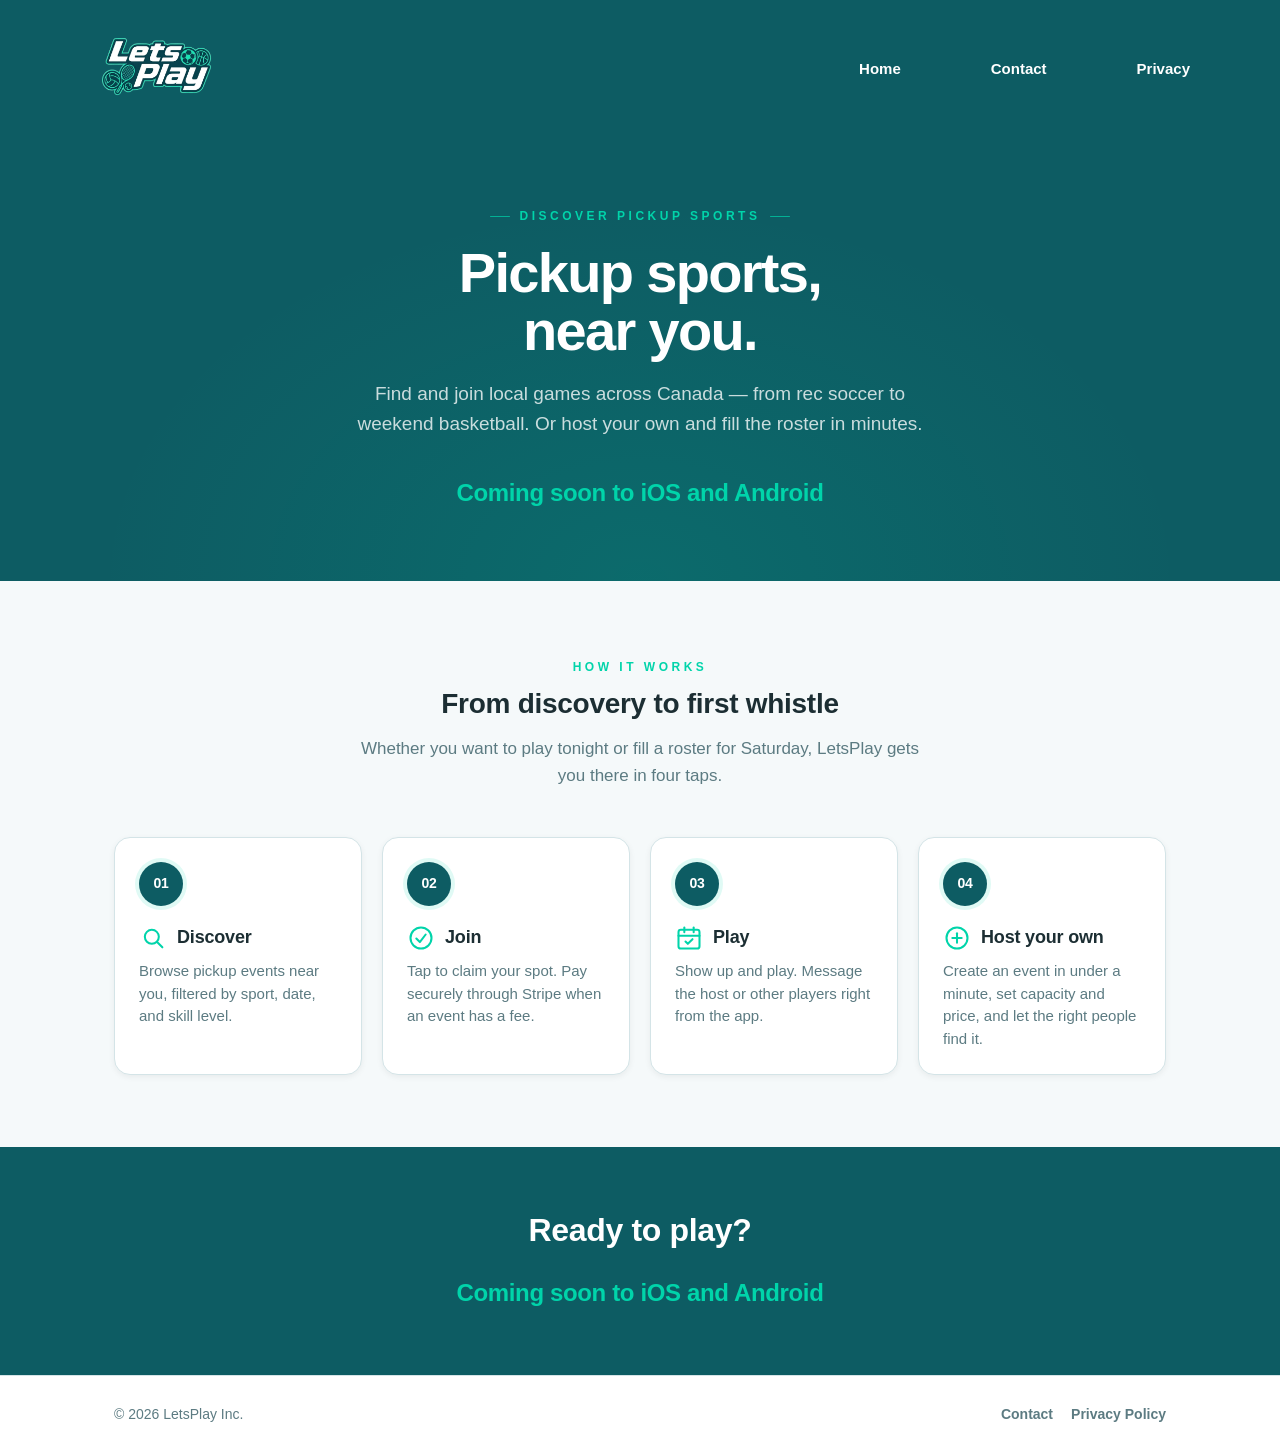
==== index.html @ 4a6f52fc "Add contact/support page, reorganize nav, update logo - Add contact.html support page with support@l" ====
<!doctype html>
<html lang="en">
  <head>
    <meta charset="utf-8" />
    <meta name="viewport" content="width=device-width, initial-scale=1" />
    <title>LetsPlay — Pickup sports near you</title>
    <meta
      name="description"
      content="LetsPlay is a Canadian marketplace for discovering and joining local pickup sports events. Find a game near you or host your own."
    />
    <meta name="theme-color" content="#0D5C63" />
    <link rel="icon" type="image/png" href="./assets/logo.png" />
    <link rel="apple-touch-icon" href="./assets/logo.png" />
    <link rel="stylesheet" href="./assets/styles.css" />
  </head>
  <body>
    <!-- =========== Top navigation =========== -->
    <header class="nav">
      <div class="container nav__inner">
        <a class="nav__brand" href="./index.html" aria-label="LetsPlay home">
          <img src="./assets/logo.png" alt="LetsPlay" />
        </a>
        <nav class="nav__links">
          <a class="nav__link" href="./index.html">Home</a>
          <a class="nav__link" href="./contact.html">Contact</a>
          <a class="nav__link" href="./privacy.html">Privacy</a>
        </nav>
      </div>
    </header>

    <!-- =========== Hero =========== -->
    <section class="hero">
      <div class="container">
        <div class="eyebrow-row">
          <span class="eyebrow-line" aria-hidden="true"></span>
          <span class="eyebrow">Discover pickup sports</span>
          <span class="eyebrow-line" aria-hidden="true"></span>
        </div>
        <h1>Pickup sports, near you.</h1>
        <p class="hero__sub">
          Find and join local games across Canada — from rec soccer to weekend
          basketball. Or host your own and fill the roster in minutes.
        </p>

        <!-- Pre-launch tagline. Replace with a .store-row of official App Store + Google Play badges once the apps are live. -->
        <p class="coming-soon">Coming soon to iOS and Android</p>
      </div>
    </section>

    <!-- =========== How it works =========== -->
    <section class="section">
      <div class="container">
        <div class="section-head">
          <span class="eyebrow">How it works</span>
          <h2>From discovery to first whistle</h2>
          <p>
            Whether you want to play tonight or fill a roster for Saturday,
            LetsPlay gets you there in four taps.
          </p>
        </div>

        <div class="steps">
          <div class="card">
            <span class="step-number">01</span>
            <div class="card__head">
              <svg
                class="card__icon"
                viewBox="0 0 24 24"
                fill="none"
                stroke="currentColor"
                stroke-width="1.75"
                stroke-linecap="round"
                stroke-linejoin="round"
                aria-hidden="true"
              >
                <circle cx="11" cy="11" r="6" />
                <line x1="20" y1="20" x2="15.5" y2="15.5" />
              </svg>
              <h3>Discover</h3>
            </div>
            <p>
              Browse pickup events near you, filtered by sport, date, and skill
              level.
            </p>
          </div>

          <div class="card">
            <span class="step-number">02</span>
            <div class="card__head">
              <svg
                class="card__icon"
                viewBox="0 0 24 24"
                fill="none"
                stroke="currentColor"
                stroke-width="1.75"
                stroke-linecap="round"
                stroke-linejoin="round"
                aria-hidden="true"
              >
                <circle cx="12" cy="12" r="9" />
                <polyline points="8,12.5 11,15.5 16,9" />
              </svg>
              <h3>Join</h3>
            </div>
            <p>
              Tap to claim your spot. Pay securely through Stripe when an event
              has a fee.
            </p>
          </div>

          <div class="card">
            <span class="step-number">03</span>
            <div class="card__head">
              <svg
                class="card__icon"
                viewBox="0 0 24 24"
                fill="none"
                stroke="currentColor"
                stroke-width="1.75"
                stroke-linecap="round"
                stroke-linejoin="round"
                aria-hidden="true"
              >
                <rect x="3" y="5" width="18" height="16" rx="2" />
                <line x1="3" y1="10" x2="21" y2="10" />
                <line x1="8" y1="3" x2="8" y2="7" />
                <line x1="16" y1="3" x2="16" y2="7" />
                <polyline points="9,15 11,17 15,13" />
              </svg>
              <h3>Play</h3>
            </div>
            <p>
              Show up and play. Message the host or other players right from
              the app.
            </p>
          </div>

          <div class="card">
            <span class="step-number">04</span>
            <div class="card__head">
              <svg
                class="card__icon"
                viewBox="0 0 24 24"
                fill="none"
                stroke="currentColor"
                stroke-width="1.75"
                stroke-linecap="round"
                stroke-linejoin="round"
                aria-hidden="true"
              >
                <circle cx="12" cy="12" r="9" />
                <line x1="12" y1="8" x2="12" y2="16" />
                <line x1="8" y1="12" x2="16" y2="12" />
              </svg>
              <h3>Host your own</h3>
            </div>
            <p>
              Create an event in under a minute, set capacity and price, and let
              the right people find it.
            </p>
          </div>
        </div>
      </div>
    </section>

    <!-- =========== Final CTA =========== -->
    <section class="cta-strip">
      <div class="container">
        <h2>Ready to play?</h2>
        <!-- Pre-launch tagline. Replace with a .store-row of official App Store + Google Play badges once the apps are live. -->
        <p class="coming-soon">Coming soon to iOS and Android</p>
      </div>
    </section>

    <!-- =========== Footer =========== -->
    <footer class="footer">
      <div class="container footer__inner">
        <span>&copy; 2026 LetsPlay Inc.</span>
        <nav class="footer__links">
          <a href="./contact.html">Contact</a>
          <a href="./privacy.html">Privacy Policy</a>
        </nav>
      </div>
    </footer>
  </body>
</html>
---- assets/styles.css ----
/* LetsPlay marketing site — shared stylesheet
   Design tokens mirror the React Native app (lib/constants/colors.ts, light theme).
   No webfonts, no JS. */

:root {
  /* Color */
  --teal: #0D5C63;
  --teal-dark: #0B2227;
  --teal-tint: rgba(13, 92, 99, 0.04);
  --mint: #00D4AA;
  --mint-soft: rgba(0, 212, 170, 0.12);
  --bg: #F5F9FA;
  --card: #FFFFFF;
  --border: #D4E4E7;
  --text: #1C2E33;
  --text-muted: #5C7B82;
  --text-on-dark: #FFFFFF;
  --text-on-dark-muted: rgba(255, 255, 255, 0.78);

  /* Shape */
  --r-button: 12px;
  --r-card: 16px;
  --r-chip: 20px;

  /* Layout */
  --max-w: 1100px;
  --gutter: 24px;

  /* Type */
  --font-stack: -apple-system, BlinkMacSystemFont, "Segoe UI", Roboto,
    "Helvetica Neue", Arial, "Noto Sans", sans-serif;
}

/* Reset / base */
*,
*::before,
*::after {
  box-sizing: border-box;
}

html {
  scroll-behavior: smooth;
}

body {
  margin: 0;
  background: var(--bg);
  color: var(--text);
  font-family: var(--font-stack);
  font-size: 17px;
  line-height: 1.55;
  -webkit-font-smoothing: antialiased;
  -moz-osx-font-smoothing: grayscale;
}

a {
  color: var(--teal);
  text-decoration: none;
}

a:hover {
  text-decoration: underline;
}

img {
  display: block;
  max-width: 100%;
}

h1,
h2,
h3 {
  margin: 0 0 16px;
  color: var(--text);
  letter-spacing: -0.01em;
}

h1 {
  font-size: 44px;
  line-height: 1.08;
  font-weight: 800;
  letter-spacing: -0.025em;
}

h2 {
  font-size: 28px;
  line-height: 1.2;
  font-weight: 700;
}

h3 {
  font-size: 20px;
  line-height: 1.3;
  font-weight: 700;
}

p {
  margin: 0 0 14px;
}

/* Layout helpers */
.container {
  width: 100%;
  max-width: var(--max-w);
  margin: 0 auto;
  padding: 0 var(--gutter);
}

.section {
  padding: 72px 0;
}

.section-tight {
  padding: 56px 0;
}

/* Navigation */
.nav {
  position: sticky;
  top: 0;
  z-index: 10;
  background: var(--teal);
}

.nav__inner {
  display: flex;
  align-items: center;
  justify-content: space-between;
  min-height: 0;
  padding: 2px 0;
}

.nav__brand {
  display: inline-flex;
  align-items: center;
  line-height: 0;
  margin: 0;
}

.nav__links {
  display: flex;
  align-items: center;
  gap: 90px;
}

.nav__brand img {
  width: 133px;
  height: 133px;
  object-fit: contain;
  display: block;
  margin: 0;
}

.nav__link {
  font-size: 15px;
  font-weight: 600;
  color: var(--text-on-dark);
}

.nav__link:hover {
  color: var(--mint);
  text-decoration: none;
}

/* Hero */
.hero {
  background: var(--teal);
  color: var(--text-on-dark);
  padding: 70px 0;
  text-align: center;
  position: relative;
  overflow: hidden;
}

.hero::before {
  /* Subtle radial highlight to give the dark band depth — no external assets. */
  content: "";
  position: absolute;
  inset: 0;
  background: radial-gradient(
    ellipse at bottom,
    rgba(0, 212, 170, 0.12),
    transparent 60%
  );
  pointer-events: none;
}

.hero > .container {
  position: relative;
}

.eyebrow-row {
  display: flex;
  align-items: center;
  justify-content: center;
  gap: 10px;
  margin-bottom: 18px;
}

.eyebrow-line {
  width: 20px;
  height: 1.5px;
  background: var(--mint);
  opacity: 0.7;
  border-radius: 1px;
}

.eyebrow {
  font-size: 12px;
  font-weight: 700;
  letter-spacing: 3.5px;
  color: var(--mint);
  text-transform: uppercase;
}

.hero h1 {
  color: var(--text-on-dark);
  font-size: 56px;
  line-height: 1.05;
  letter-spacing: -0.03em;
  margin: 0 auto 18px;
  max-width: 14ch;
}

.hero__sub {
  color: var(--text-on-dark-muted);
  font-size: 19px;
  line-height: 1.55;
  max-width: 600px;
  margin: 0 auto 36px;
}

/* Store badges */
.store-row {
  display: flex;
  flex-wrap: wrap;
  justify-content: center;
  gap: 14px;
}

.store-badge {
  display: inline-flex;
  align-items: center;
  gap: 12px;
  height: 56px;
  padding: 0 22px;
  border-radius: var(--r-button);
  background: #000;
  color: #fff;
  font-weight: 600;
  font-size: 15px;
  line-height: 1.1;
  transition: transform 0.15s ease, opacity 0.15s ease;
}

.store-badge:hover {
  text-decoration: none;
  transform: translateY(-1px);
  opacity: 0.92;
}

/* Pre-launch "coming soon" tagline — replaces the store-badge row until the apps are live. */
.coming-soon {
  margin: 0;
  font-size: 24px;
  font-weight: 800;
  letter-spacing: -0.015em;
  color: var(--mint);
}

@media (max-width: 720px) {
  .coming-soon {
    font-size: 19px;
  }
}

.store-badge__icon {
  width: 26px;
  height: 26px;
  flex-shrink: 0;
}

.store-badge__top {
  display: block;
  font-size: 10px;
  font-weight: 500;
  letter-spacing: 0.5px;
  color: rgba(255, 255, 255, 0.8);
  text-transform: uppercase;
  line-height: 1.2;
}

.store-badge__bottom {
  display: block;
  font-size: 16px;
  font-weight: 700;
  letter-spacing: -0.01em;
  line-height: 1.2;
}

/* Section heading block */
.section-head {
  text-align: center;
  margin-bottom: 48px;
}

.section-head .eyebrow {
  display: inline-block;
  margin-bottom: 10px;
}

.section-head p {
  color: var(--text-muted);
  max-width: 560px;
  margin: 0 auto;
}

/* Cards / steps */
.steps {
  display: grid;
  grid-template-columns: repeat(4, 1fr);
  gap: 20px;
}

.card {
  background: var(--card);
  border: 1.5px solid var(--border);
  border-radius: var(--r-card);
  padding: 24px;
  box-shadow: 0 2px 6px rgba(0, 0, 0, 0.06);
  display: flex;
  flex-direction: column;
  gap: 8px;
  transition: transform 0.18s ease, border-color 0.18s ease,
    box-shadow 0.18s ease;
}

.card:hover {
  transform: translateY(-3px);
  border-color: var(--mint);
  box-shadow: 0 10px 20px rgba(0, 0, 0, 0.08);
}

.step-number {
  display: inline-flex;
  align-items: center;
  justify-content: center;
  align-self: flex-start;
  width: 44px;
  height: 44px;
  border-radius: 50%;
  background: var(--teal);
  color: var(--text-on-dark);
  font-size: 14px;
  font-weight: 800;
  letter-spacing: -0.02em;
  margin-bottom: 6px;
  box-shadow: 0 0 0 4px var(--mint-soft);
}

.card__head {
  display: flex;
  align-items: center;
  gap: 10px;
  margin-top: 4px;
}

.card__head h3 {
  margin: 0;
}

.card__icon {
  width: 28px;
  height: 28px;
  color: var(--mint);
  flex-shrink: 0;
}

.card h3 {
  margin: 0;
  font-size: 18px;
}

.card p {
  margin: 0;
  font-size: 15px;
  color: var(--text-muted);
  line-height: 1.5;
}

/* Final CTA strip */
.cta-strip {
  background: var(--teal);
  color: var(--text-on-dark);
  text-align: center;
  padding: 64px 0;
}

.cta-strip h2 {
  color: var(--text-on-dark);
  margin-bottom: 24px;
  font-size: 32px;
}

/* Footer */
.footer {
  background: var(--card);
  border-top: 1px solid var(--border);
  padding: 28px 0;
}

.footer__inner {
  display: flex;
  align-items: center;
  justify-content: space-between;
  gap: 12px;
  color: var(--text-muted);
  font-size: 14px;
}

.footer__links {
  display: flex;
  align-items: center;
  gap: 18px;
}

.footer__inner a {
  color: var(--text-muted);
  font-weight: 600;
}

.footer__inner a:hover {
  color: var(--teal);
  text-decoration: none;
}

/* ============ Contact page ============ */
.contact-email-row {
  text-align: center;
}

.contact-email {
  display: inline-block;
  font-size: 20px;
  font-weight: 700;
  color: var(--teal);
}

/* ============ Privacy page ============ */
.legal {
  max-width: 760px;
  margin: 0 auto;
  padding: 56px var(--gutter) 96px;
}

.legal__head {
  margin-bottom: 40px;
  padding-bottom: 24px;
  border-bottom: 1px solid var(--border);
}

.legal__head h1 {
  font-size: 40px;
  margin-bottom: 8px;
}

.legal__meta {
  color: var(--text-muted);
  font-size: 14px;
  margin: 0;
}

.legal h2 {
  font-size: 22px;
  margin-top: 36px;
  margin-bottom: 12px;
  color: var(--teal);
}

.legal h3 {
  font-size: 16px;
  margin-top: 20px;
  margin-bottom: 8px;
}

.legal p,
.legal li {
  color: var(--text);
  font-size: 16px;
  line-height: 1.65;
}

.legal ul {
  margin: 0 0 14px;
  padding-left: 22px;
}

.legal li {
  margin-bottom: 6px;
}

.legal__data {
  margin: 14px 0 18px;
  border: 1px solid var(--border);
  border-radius: var(--r-card);
  overflow: hidden;
  background: var(--card);
}

.legal__data dl {
  margin: 0;
}

.legal__data div {
  display: grid;
  grid-template-columns: 180px 1fr;
  gap: 16px;
  padding: 12px 18px;
  border-bottom: 1px solid var(--border);
}

.legal__data div:last-child {
  border-bottom: none;
}

.legal__data dt {
  font-weight: 600;
  color: var(--text);
}

.legal__data dd {
  margin: 0;
  color: var(--text-muted);
}

.legal__data .legal__group {
  background: var(--teal-tint);
  font-weight: 700;
  color: var(--teal);
  display: block;
  padding: 10px 18px;
  font-size: 13px;
  letter-spacing: 0.5px;
  text-transform: uppercase;
  border-bottom: 1px solid var(--border);
}

/* ============ Responsive ============ */
@media (max-width: 720px) {
  .nav__brand img {
    width: 80px;
    height: 80px;
  }
  .nav__links {
    gap: 22px;
  }
  .section {
    padding: 56px 0;
  }
  .hero {
    padding: 64px 0 72px;
  }
  .hero h1 {
    font-size: 36px;
  }
  .hero__sub {
    font-size: 17px;
  }
  h1 {
    font-size: 32px;
  }
  h2 {
    font-size: 24px;
  }
  .steps {
    grid-template-columns: 1fr;
    gap: 14px;
  }
  .footer__inner {
    flex-direction: column;
    text-align: center;
  }
  .cta-strip h2 {
    font-size: 26px;
  }
  .legal__data div {
    grid-template-columns: 1fr;
    gap: 4px;
  }
  .legal {
    padding: 40px var(--gutter) 64px;
  }
  .legal__head h1 {
    font-size: 32px;
  }
}
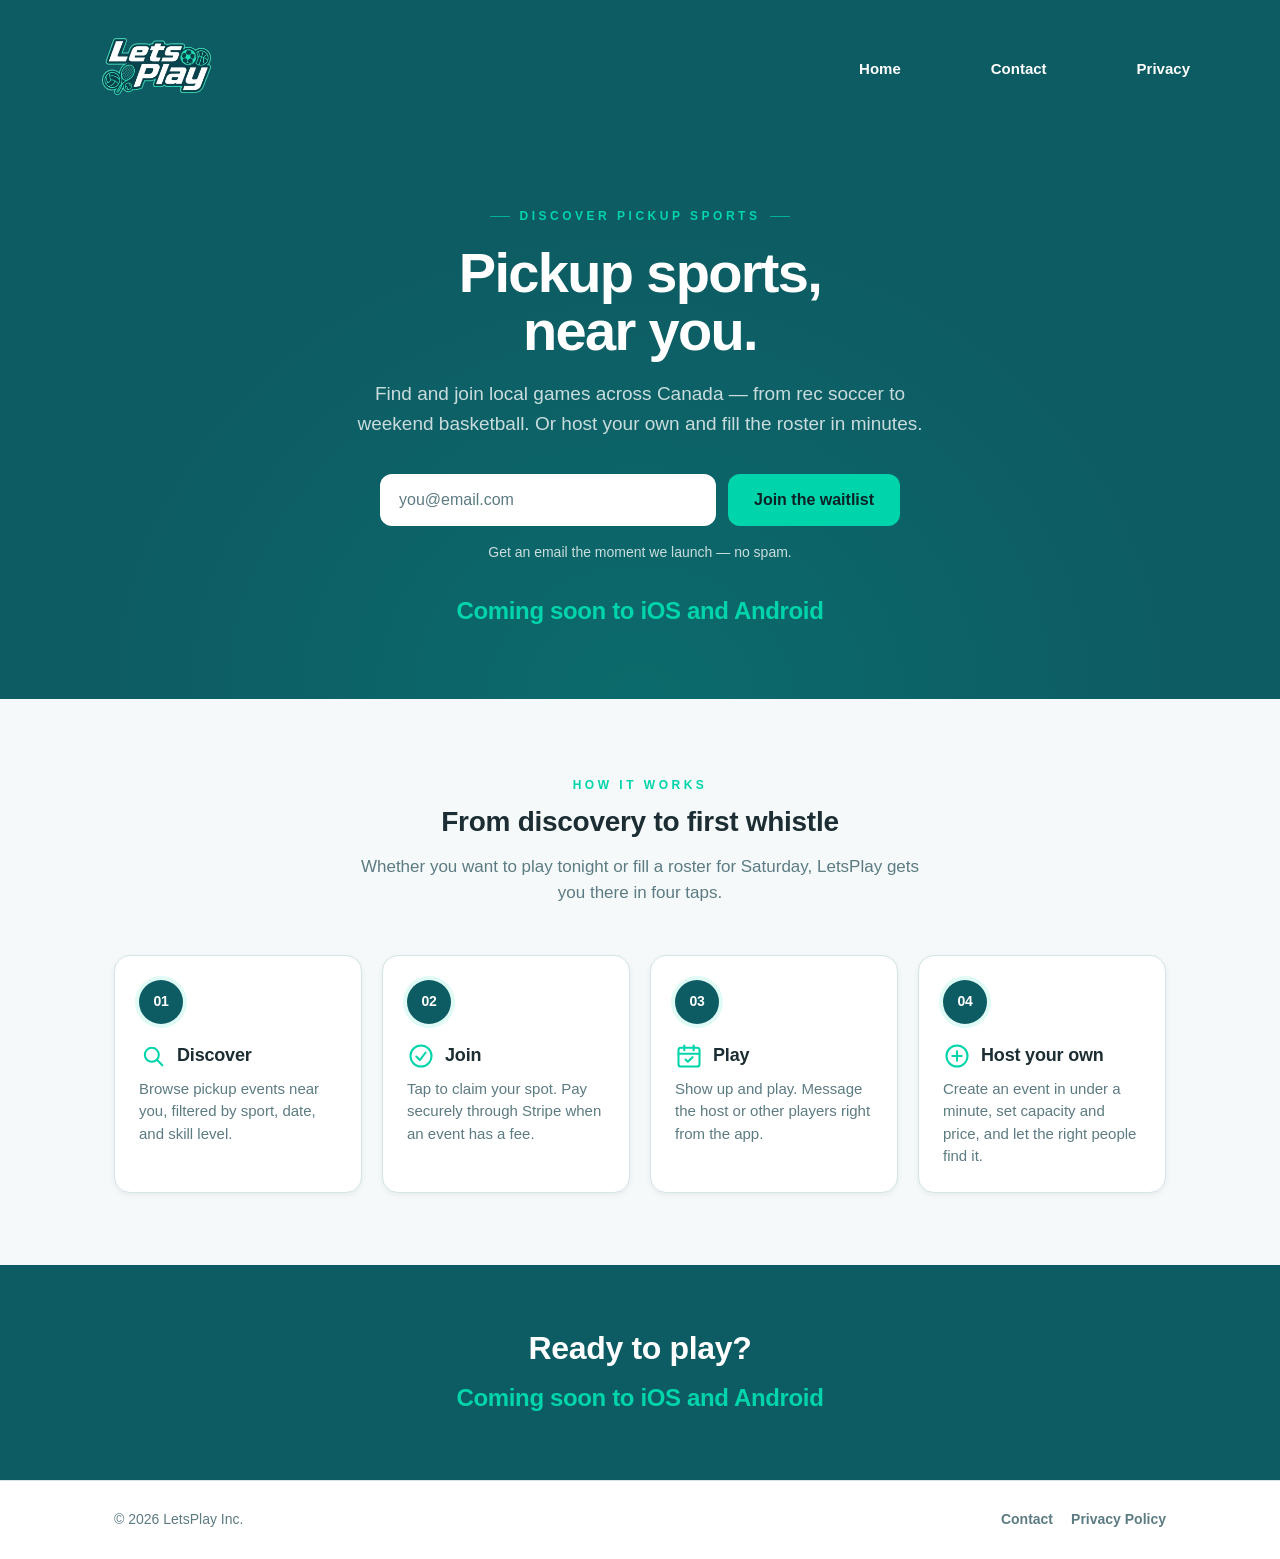
==== commit 93fd746b: "Add email waitlist signup form to hero" ====
--- a/index.html
+++ b/index.html
@@ -42,6 +42,39 @@
           basketball. Or host your own and fill the roster in minutes.
         </p>
 
+        <!--
+          WAITLIST FORM — posts to MailerLite.
+          assets/waitlist.js intercepts the submit so we can show an inline
+          "thank you" instead of redirecting. The action/target below are a
+          no-JS fallback that still works if scripting is disabled.
+        -->
+        <form
+          class="waitlist"
+          id="waitlist"
+          action="https://assets.mailerlite.com/jsonp/2427023/forms/190014624131712066/subscribe"
+          method="post"
+          target="_blank"
+        >
+          <label class="visually-hidden" for="waitlist-email">Email address</label>
+          <input
+            class="waitlist__input"
+            id="waitlist-email"
+            type="email"
+            name="fields[email]"
+            placeholder="you@email.com"
+            autocomplete="email"
+            required
+          />
+          <button class="waitlist__btn" type="submit">Join the waitlist</button>
+          <!-- Required by MailerLite -->
+          <input type="hidden" name="ml-submit" value="1" />
+          <input type="hidden" name="anticsrf" value="true" />
+        </form>
+        <p class="waitlist__note">Get an email the moment we launch — no spam.</p>
+        <p class="waitlist__success" hidden>
+          🎉 You're on the list! Check your inbox to confirm.
+        </p>
+
         <!-- Pre-launch tagline. Replace with a .store-row of official App Store + Google Play badges once the apps are live. -->
         <p class="coming-soon">Coming soon to iOS and Android</p>
       </div>
@@ -182,5 +215,7 @@
         </nav>
       </div>
     </footer>
+
+    <script src="./assets/waitlist.js" defer></script>
   </body>
 </html>
--- a/assets/styles.css
+++ b/assets/styles.css
@@ -398,8 +398,98 @@
 
 .cta-strip h2 {
   color: var(--text-on-dark);
-  margin-bottom: 24px;
+  margin-bottom: 12px;
   font-size: 32px;
+}
+
+/* Waitlist signup form */
+.waitlist {
+  display: flex;
+  flex-wrap: wrap;
+  justify-content: center;
+  gap: 12px;
+  max-width: 520px;
+  margin: 0 auto;
+}
+
+.waitlist__input {
+  flex: 1 1 240px;
+  min-width: 0;
+  height: 52px;
+  padding: 0 18px;
+  border: 1px solid transparent;
+  border-radius: var(--r-button);
+  background: var(--card);
+  color: var(--text);
+  font-family: inherit;
+  font-size: 16px;
+}
+
+.waitlist__input::placeholder {
+  color: var(--text-muted);
+}
+
+.waitlist__input:focus {
+  outline: none;
+  border-color: var(--mint);
+  box-shadow: 0 0 0 3px var(--mint-soft);
+}
+
+.waitlist__btn {
+  flex: 0 0 auto;
+  height: 52px;
+  padding: 0 26px;
+  border: none;
+  border-radius: var(--r-button);
+  background: var(--mint);
+  color: var(--teal-dark);
+  font-family: inherit;
+  font-size: 16px;
+  font-weight: 700;
+  cursor: pointer;
+  transition: transform 0.15s ease, opacity 0.15s ease;
+}
+
+.waitlist__btn:hover {
+  transform: translateY(-1px);
+  opacity: 0.92;
+}
+
+.waitlist__note {
+  margin: 16px 0 0;
+  font-size: 14px;
+  color: var(--text-on-dark-muted);
+}
+
+.waitlist__success {
+  margin: 0 auto;
+  max-width: 520px;
+  font-size: 19px;
+  font-weight: 700;
+  color: var(--mint);
+}
+
+.visually-hidden {
+  position: absolute;
+  width: 1px;
+  height: 1px;
+  padding: 0;
+  margin: -1px;
+  overflow: hidden;
+  clip: rect(0, 0, 0, 0);
+  white-space: nowrap;
+  border: 0;
+}
+
+@media (max-width: 480px) {
+  .waitlist__btn {
+    flex: 1 1 100%;
+  }
+}
+
+/* Space the "coming soon" tagline below the hero waitlist form. */
+.hero .coming-soon {
+  margin-top: 28px;
 }
 
 /* Footer */
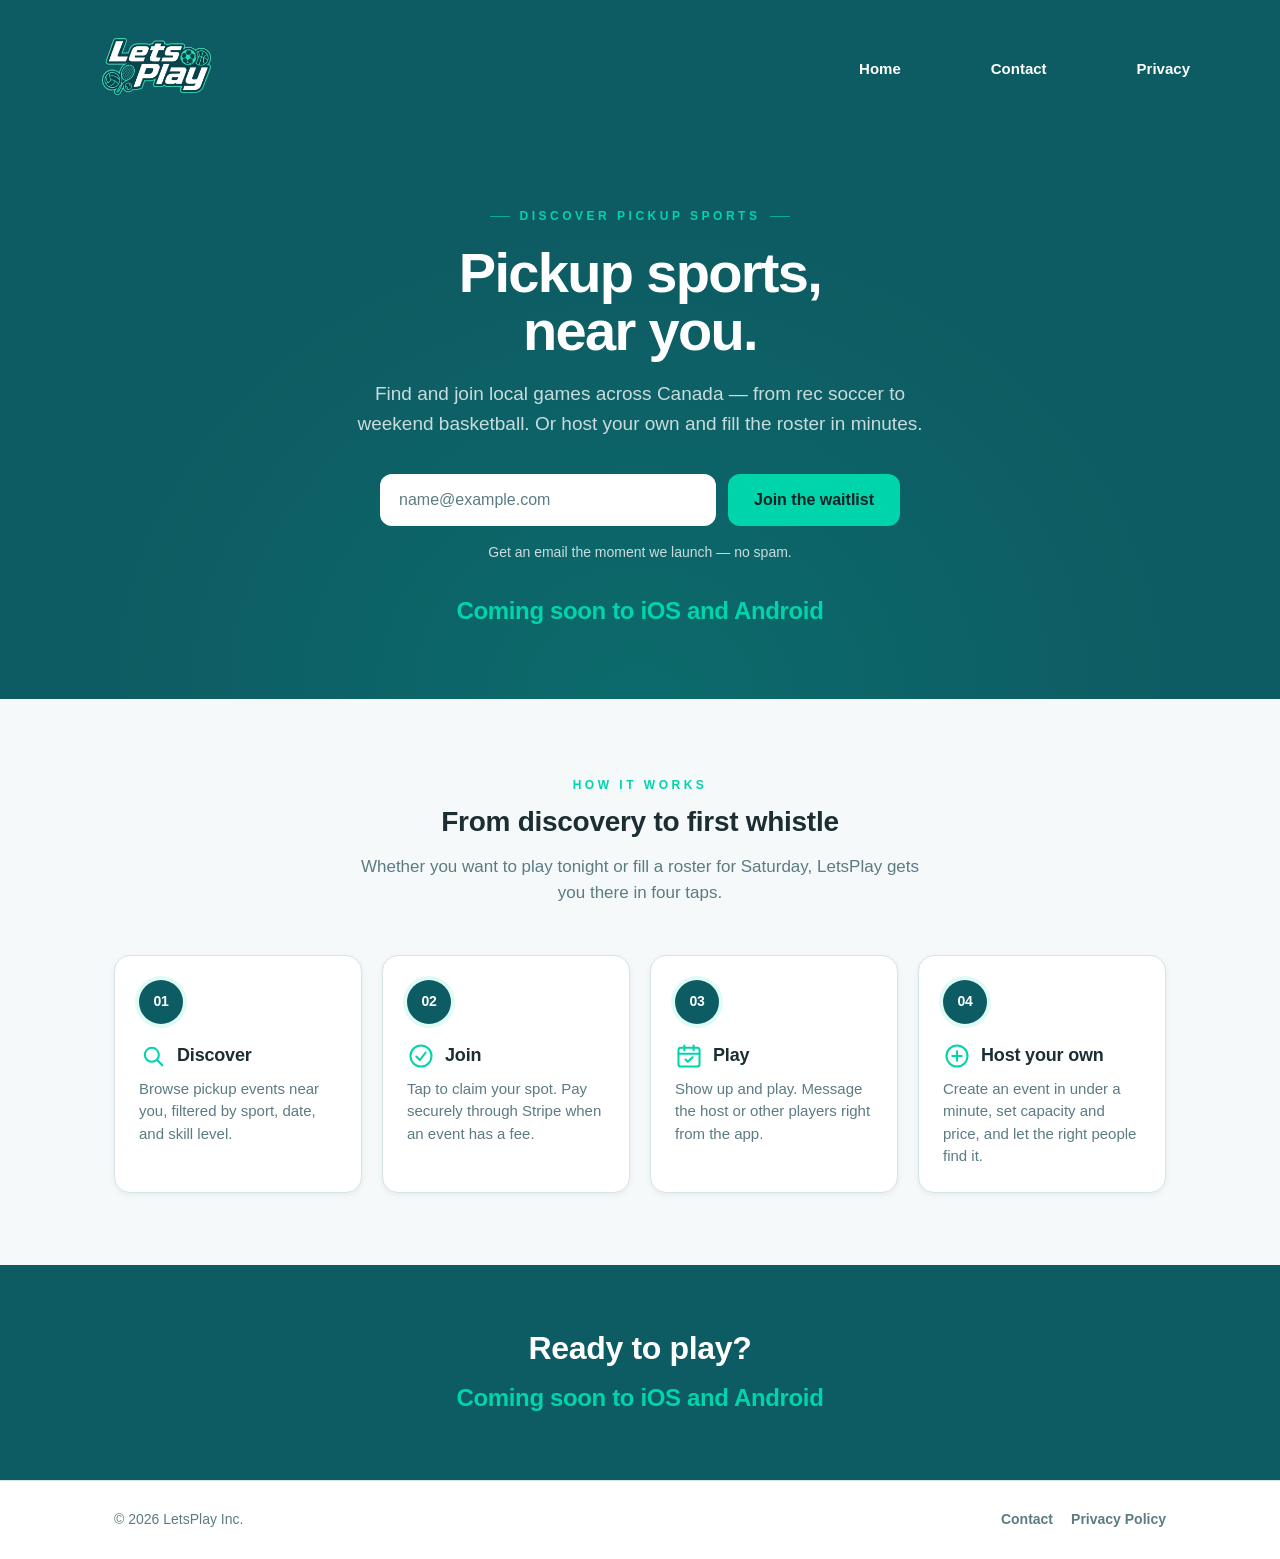
==== commit d2fbe2ce: "Tweak waitlist form: white confirmation text, new placeholder" ====
--- a/index.html
+++ b/index.html
@@ -61,7 +61,7 @@
             id="waitlist-email"
             type="email"
             name="fields[email]"
-            placeholder="you@email.com"
+            placeholder="name@example.com"
             autocomplete="email"
             required
           />
--- a/assets/styles.css
+++ b/assets/styles.css
@@ -466,7 +466,7 @@
   max-width: 520px;
   font-size: 19px;
   font-weight: 700;
-  color: var(--mint);
+  color: var(--text-on-dark);
 }
 
 .visually-hidden {
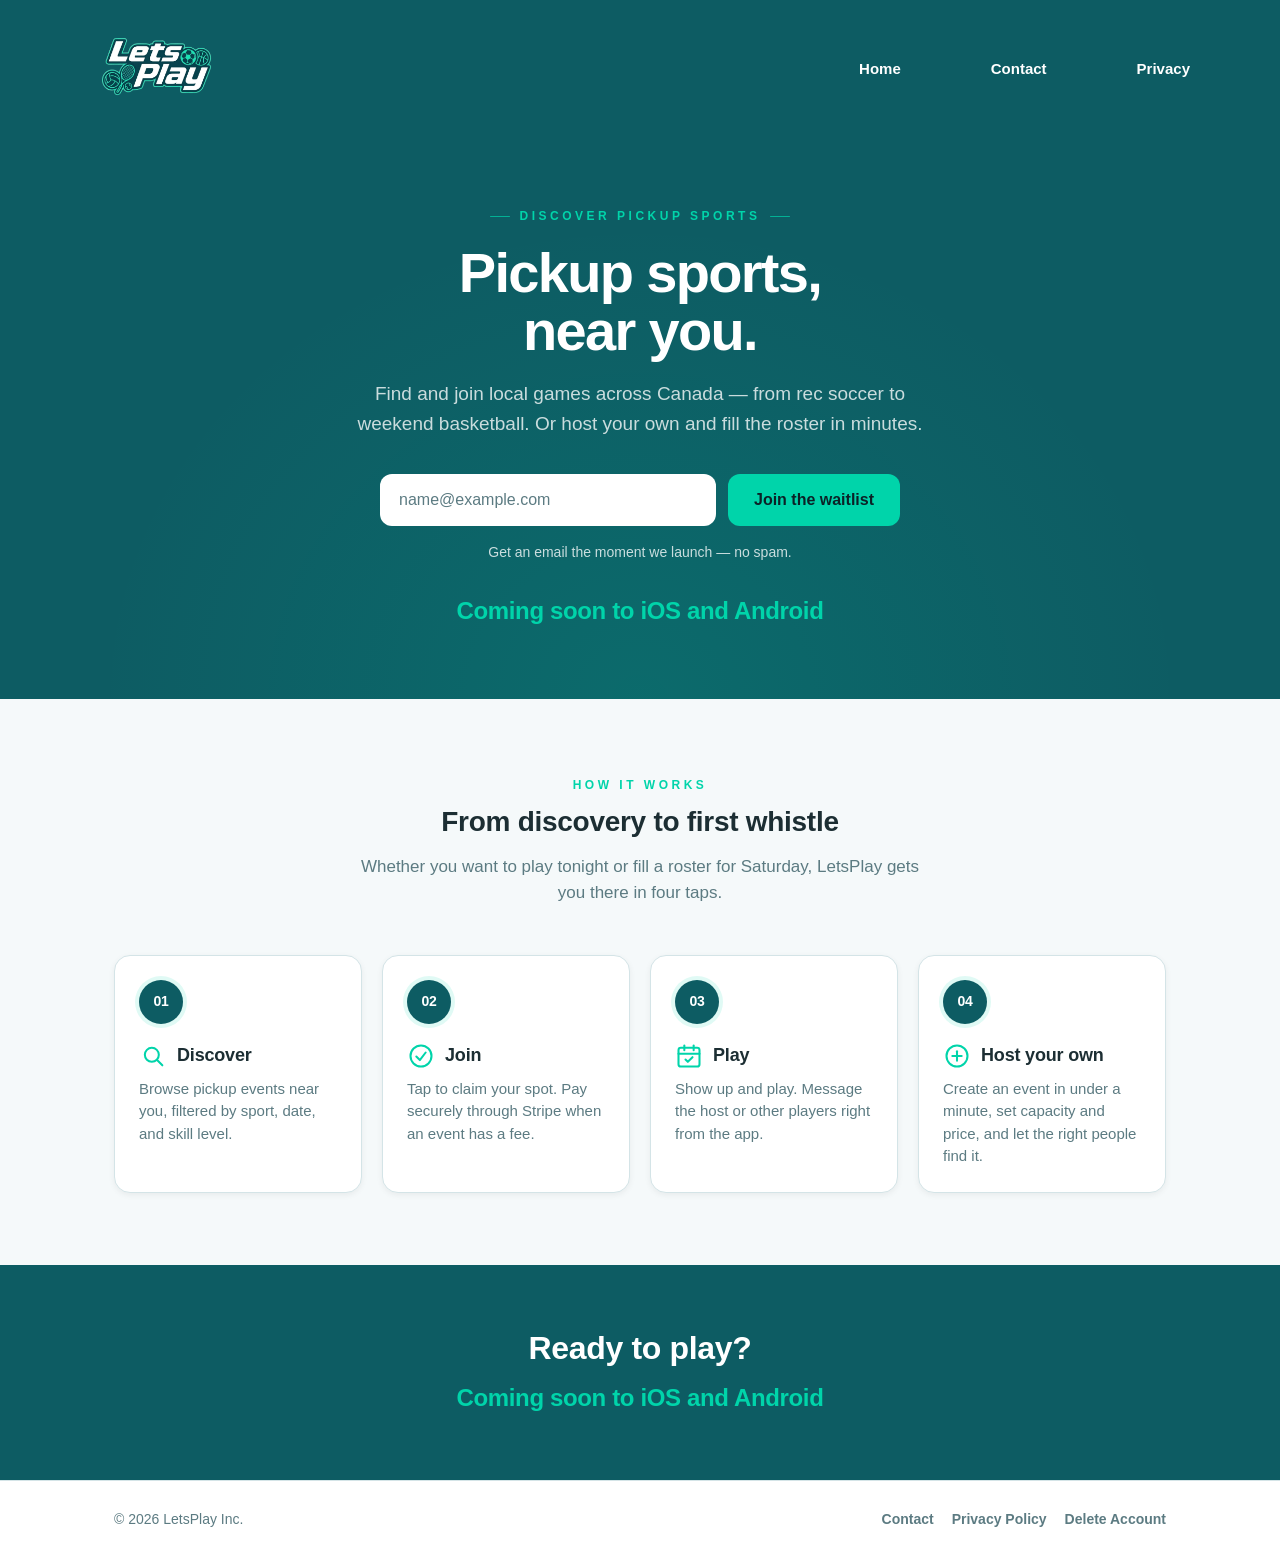
==== commit 88abd054: "Add /delete-account.html for Google Play's account-deletion requirement Co-Authored-By: Claude Opus " ====
--- a/index.html
+++ b/index.html
@@ -212,6 +212,7 @@
         <nav class="footer__links">
           <a href="./contact.html">Contact</a>
           <a href="./privacy.html">Privacy Policy</a>
+          <a href="./delete-account.html">Delete Account</a>
         </nav>
       </div>
     </footer>
--- a/assets/styles.css
+++ b/assets/styles.css
@@ -7,6 +7,7 @@
   --teal: #0D5C63;
   --teal-dark: #0B2227;
   --teal-tint: rgba(13, 92, 99, 0.04);
+  --teal-wash: #ebf3f4; /* opaque, one step up from --bg; matches the auth emails */
   --mint: #00D4AA;
   --mint-soft: rgba(0, 212, 170, 0.12);
   --bg: #F5F9FA;
@@ -510,8 +511,10 @@
 
 .footer__links {
   display: flex;
-  align-items: center;
-  gap: 18px;
+  flex-wrap: wrap;
+  align-items: center;
+  justify-content: center;
+  gap: 10px 18px;
 }
 
 .footer__inner a {
@@ -534,6 +537,173 @@
   font-size: 20px;
   font-weight: 700;
   color: var(--teal);
+}
+
+/* ============ Payouts-complete page ============ */
+/* Shown in a small in-app browser sheet after Stripe Connect onboarding
+   returns/refreshes. Status-neutral: it never claims success. */
+.payouts {
+  min-height: calc(100vh - 137px); /* viewport minus nav + footer */
+  display: flex;
+  align-items: center;
+  justify-content: center;
+  text-align: center;
+  padding: 48px var(--gutter);
+}
+
+.payouts__card {
+  max-width: 460px;
+}
+
+.payouts__icon {
+  width: 72px;
+  height: 72px;
+  margin: 0 auto 24px;
+  color: var(--teal);
+}
+
+.payouts h1 {
+  font-size: 34px;
+  margin-bottom: 14px;
+}
+
+.payouts p {
+  font-size: 18px;
+  line-height: 1.6;
+  color: var(--text-muted);
+  margin: 0;
+}
+
+@media (max-width: 480px) {
+  .payouts h1 {
+    font-size: 28px;
+  }
+  .payouts p {
+    font-size: 17px;
+  }
+}
+
+/* ============ Auth hand-off pages ============ */
+/* Fallback landing pages behind the /auth/* Universal Links. Only seen when iOS
+   could not hand the link to the app — desktop, an in-app browser that swallows
+   Universal Links, or a device without LetsPlay installed. */
+.applink {
+  min-height: calc(100vh - 137px); /* viewport minus nav + footer */
+  display: flex;
+  align-items: center;
+  justify-content: center;
+  text-align: center;
+  padding: 48px var(--gutter);
+}
+
+.applink__card {
+  max-width: 460px;
+}
+
+.applink__icon {
+  width: 72px;
+  height: 72px;
+  margin: 0 auto 24px;
+  color: var(--teal);
+}
+
+.applink h1 {
+  font-size: 34px;
+  margin-bottom: 14px;
+}
+
+.applink p {
+  font-size: 18px;
+  line-height: 1.6;
+  color: var(--text-muted);
+  margin: 0 0 14px;
+}
+
+.applink__btn {
+  display: inline-flex;
+  align-items: center;
+  justify-content: center;
+  height: 52px;
+  margin-top: 18px;
+  padding: 0 28px;
+  border-radius: var(--r-button);
+  background: var(--teal);
+  color: var(--text-on-dark);
+  font-size: 16px;
+  font-weight: 700;
+  transition: transform 0.15s ease, opacity 0.15s ease;
+}
+
+.applink__btn:hover {
+  text-decoration: none;
+  color: var(--text-on-dark);
+  transform: translateY(-1px);
+  opacity: 0.92;
+}
+
+.applink__note {
+  margin: 20px 0 0;
+  font-size: 15px;
+}
+
+@media (max-width: 480px) {
+  .applink h1 {
+    font-size: 28px;
+  }
+  .applink p {
+    font-size: 17px;
+  }
+  .applink__btn {
+    display: flex;
+    width: 100%;
+    padding: 0 18px;
+  }
+}
+
+/* ============ 404 page ============ */
+/* 404.html does double duty: GitHub Pages serves it for genuine typos *and* for
+   every /event/<uuid> share link, since no file exists at those paths. A script
+   in the <head> stamps .is-event on <html> so the right half shows with no
+   flash of the wrong copy. With JS off, the plain not-found copy wins. */
+.nf-event {
+  display: none;
+}
+
+.is-event .nf-event {
+  display: block;
+}
+
+.is-event .nf-generic {
+  display: none;
+}
+
+/* Placeholder strip standing in for the App Store / Google Play badges. */
+.applink__badges {
+  display: flex;
+  flex-wrap: wrap;
+  justify-content: center;
+  gap: 12px;
+  margin-top: 26px;
+}
+
+.applink__badge-soon {
+  display: inline-flex;
+  align-items: center;
+  justify-content: center;
+  height: 52px;
+  padding: 0 22px;
+  border: 1.5px dashed var(--border);
+  border-radius: var(--r-button);
+  background: var(--card);
+  color: var(--text-muted);
+  font-size: 14px;
+  font-weight: 600;
+}
+
+@media (max-width: 480px) {
+  .applink__badges {
+    flex-direction: column;
+  }
 }
 
 /* ============ Privacy page ============ */
@@ -635,12 +805,95 @@
   border-bottom: 1px solid var(--border);
 }
 
+/* ============ Delete-account page ============ */
+/* Blocks the privacy page doesn't use: a callout, a white panel, and the two
+   data tables. Namespaced under .legal__ so the panel can't pick up the
+   marketing .card, which is a hover-lifting tile and wrong for body copy. */
+.legal__note {
+  background: var(--teal-wash);
+  border-left: 4px solid var(--teal);
+  border-radius: 0 var(--r-button) var(--r-button) 0;
+  padding: 14px 18px;
+  margin: 20px 0;
+}
+
+.legal__note p:last-child {
+  margin-bottom: 0;
+}
+
+.legal__panel {
+  background: var(--card);
+  border: 1px solid var(--border);
+  border-radius: var(--r-card);
+  padding: 22px 26px;
+  margin: 28px 0;
+}
+
+.legal__panel h2 {
+  margin-top: 0;
+}
+
+.legal__panel p:last-child {
+  margin-bottom: 0;
+}
+
+/* The tables are wider than a phone. They scroll inside this box so the page
+   body never scrolls sideways. */
+.legal__table-scroll {
+  overflow-x: auto;
+  -webkit-overflow-scrolling: touch;
+  margin: 18px 0;
+}
+
+.legal table {
+  border-collapse: collapse;
+  width: 100%;
+  min-width: 460px;
+  background: var(--card);
+  font-size: 16px;
+  line-height: 1.6;
+}
+
+.legal th,
+.legal td {
+  border: 1px solid var(--border);
+  padding: 11px 14px;
+  text-align: left;
+  vertical-align: top;
+}
+
+.legal thead th {
+  background: var(--teal-wash);
+}
+
+.legal tbody th {
+  width: 34%;
+  font-weight: 600;
+}
+
+.legal ol {
+  margin: 0 0 14px;
+  padding-left: 22px;
+}
+
+.legal__seealso {
+  margin-top: 48px;
+  padding-top: 20px;
+  border-top: 1px solid var(--border);
+  color: var(--text-muted);
+  font-size: 15px;
+}
+
 /* ============ Responsive ============ */
 @media (max-width: 720px) {
   .nav__brand img {
     width: 80px;
     height: 80px;
   }
+  .nav__inner {
+    padding-left: 18px;
+    padding-right: 18px;
+  }
   .nav__links {
     gap: 22px;
   }
@@ -683,4 +936,17 @@
   .legal__head h1 {
     font-size: 32px;
   }
-}
+  .legal__panel {
+    padding: 20px 18px;
+  }
+  .legal table {
+    min-width: 380px;
+  }
+  .legal tbody th {
+    width: auto;
+  }
+  .legal th,
+  .legal td {
+    padding: 10px 12px;
+  }
+}
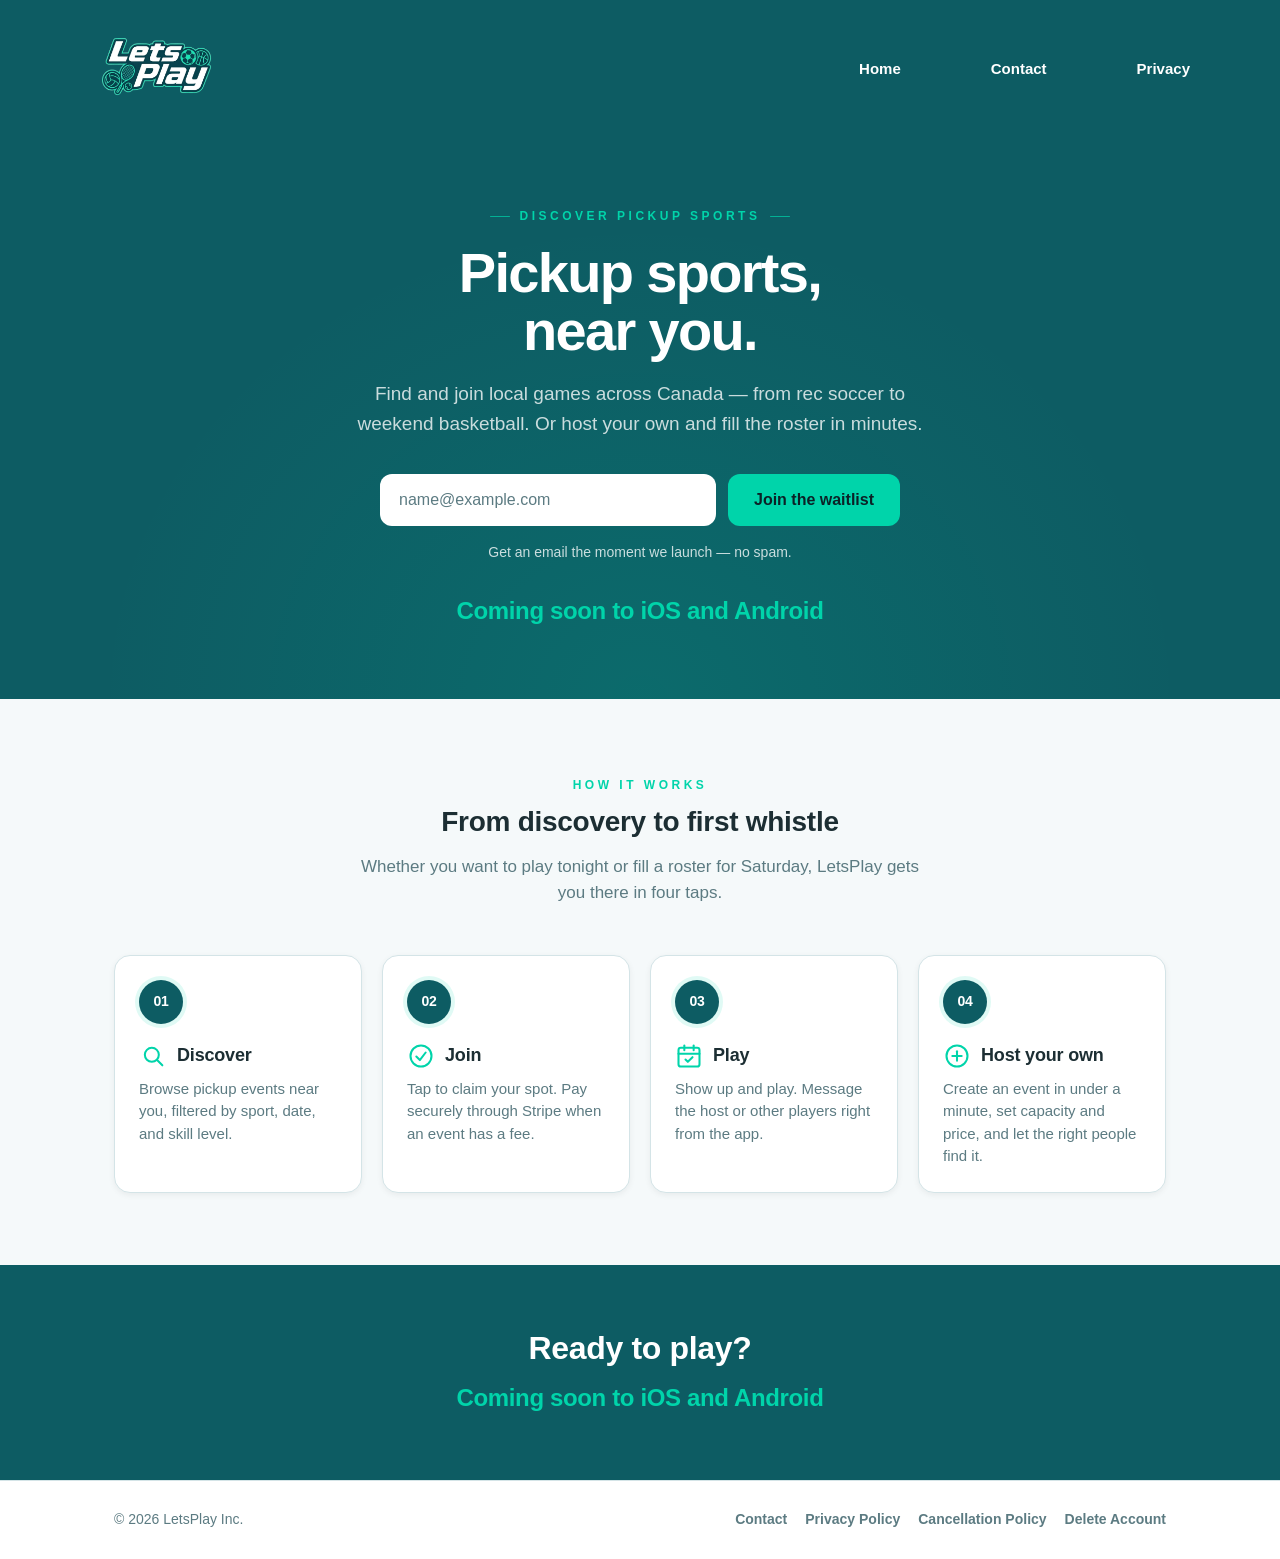
==== commit 14f29098: "Add /cancellation.html and link it from the site footers Co-Authored-By: Claude Opus 5 <noreply@anth" ====
--- a/index.html
+++ b/index.html
@@ -212,6 +212,7 @@
         <nav class="footer__links">
           <a href="./contact.html">Contact</a>
           <a href="./privacy.html">Privacy Policy</a>
+          <a href="./cancellation.html">Cancellation Policy</a>
           <a href="./delete-account.html">Delete Account</a>
         </nav>
       </div>
--- a/assets/styles.css
+++ b/assets/styles.css
@@ -876,6 +876,11 @@
   padding-left: 22px;
 }
 
+/* Nested bullets (the worked refund example) need room from their parent. */
+.legal li > ul {
+  margin: 6px 0 0;
+}
+
 .legal__seealso {
   margin-top: 48px;
   padding-top: 20px;
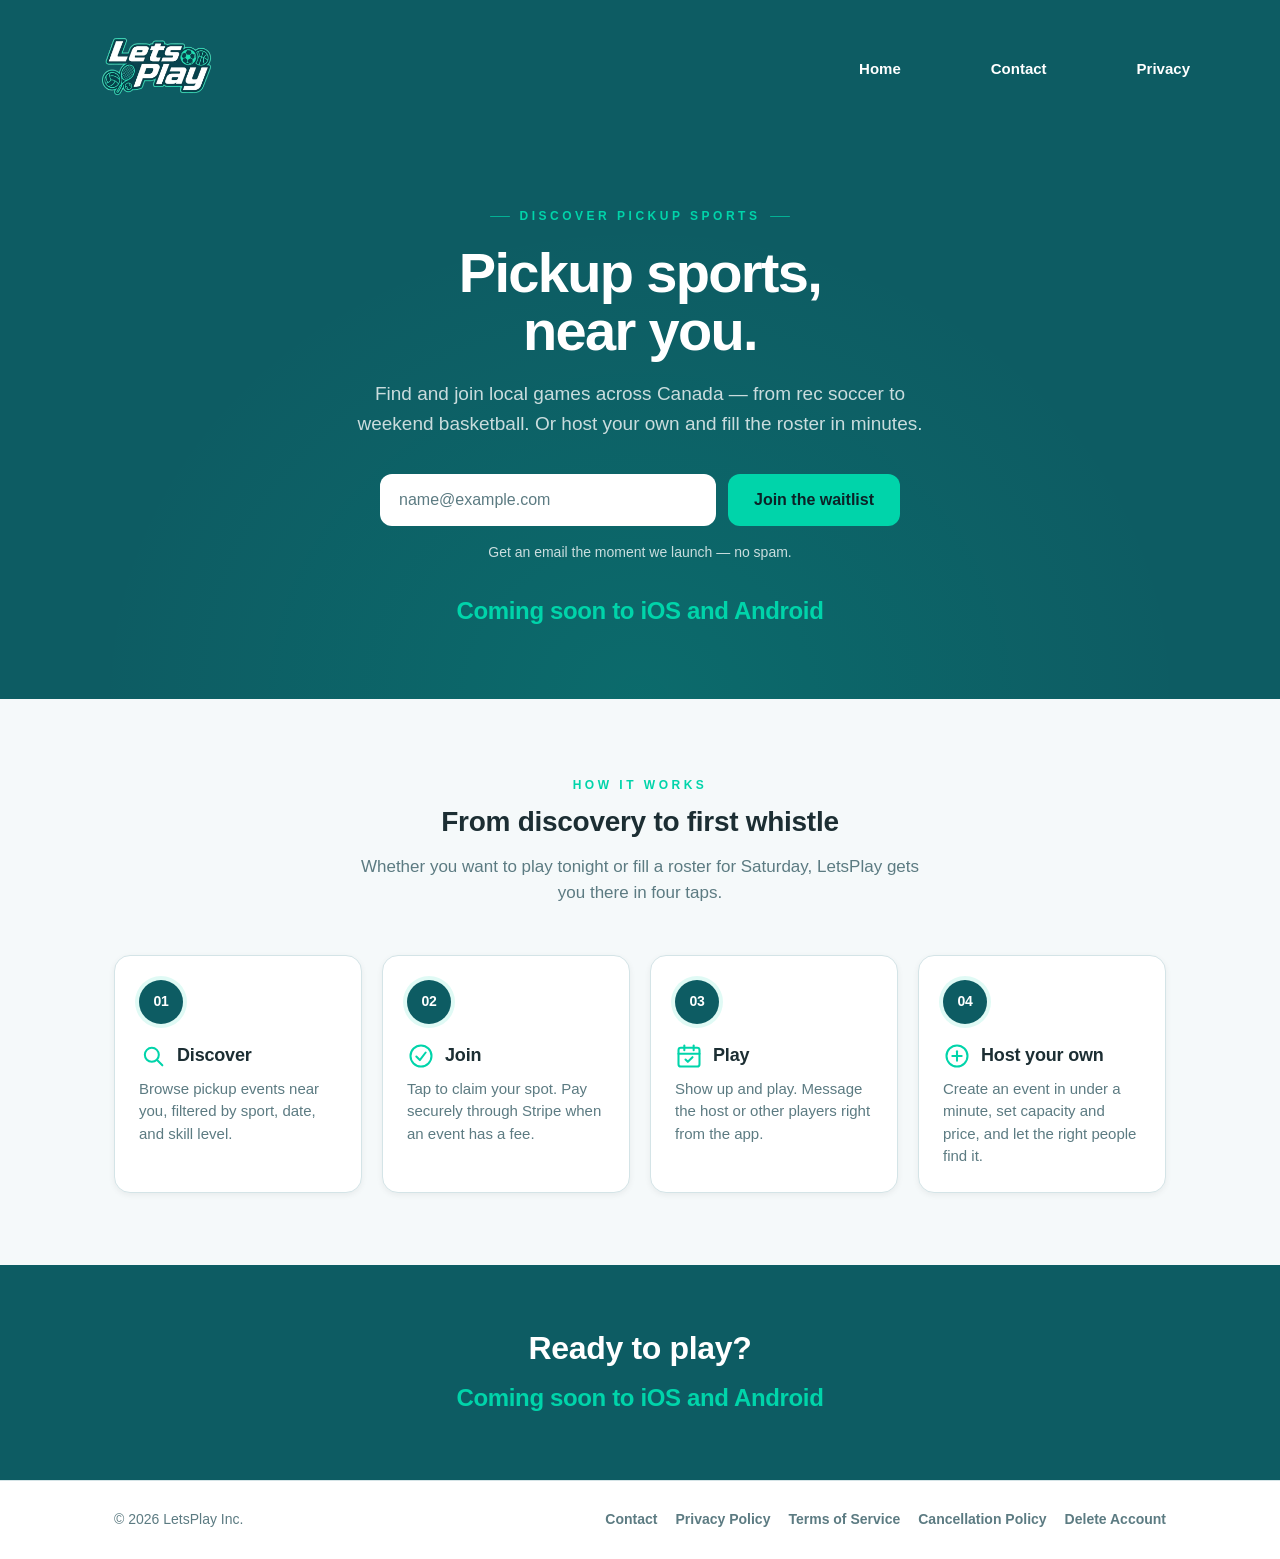
==== commit 86f62b9d: "Republish privacy.html from source and add terms.html Co-Authored-By: Claude Opus 5 <noreply@anthrop" ====
--- a/index.html
+++ b/index.html
@@ -212,6 +212,7 @@
         <nav class="footer__links">
           <a href="./contact.html">Contact</a>
           <a href="./privacy.html">Privacy Policy</a>
+          <a href="./terms.html">Terms of Service</a>
           <a href="./cancellation.html">Cancellation Policy</a>
           <a href="./delete-account.html">Delete Account</a>
         </nav>
--- a/assets/styles.css
+++ b/assets/styles.css
@@ -881,6 +881,30 @@
   margin: 6px 0 0;
 }
 
+/* Contact blocks (privacy s10, terms s16). <address> defaults to italic. */
+.legal address {
+  font-style: normal;
+  margin: 0 0 14px;
+}
+
+/* Region identifiers in the provider table, e.g. us-east-2. */
+.legal code {
+  background: var(--teal-wash);
+  border-radius: 4px;
+  padding: 1px 5px;
+  font-size: 0.9em;
+}
+
+/* The provider table carries three columns, so the row header needs less
+   width than the two-column tables on the deletion page. */
+.legal .legal__table--3col {
+  min-width: 620px;
+}
+
+.legal .legal__table--3col tbody th {
+  width: 20%;
+}
+
 .legal__seealso {
   margin-top: 48px;
   padding-top: 20px;
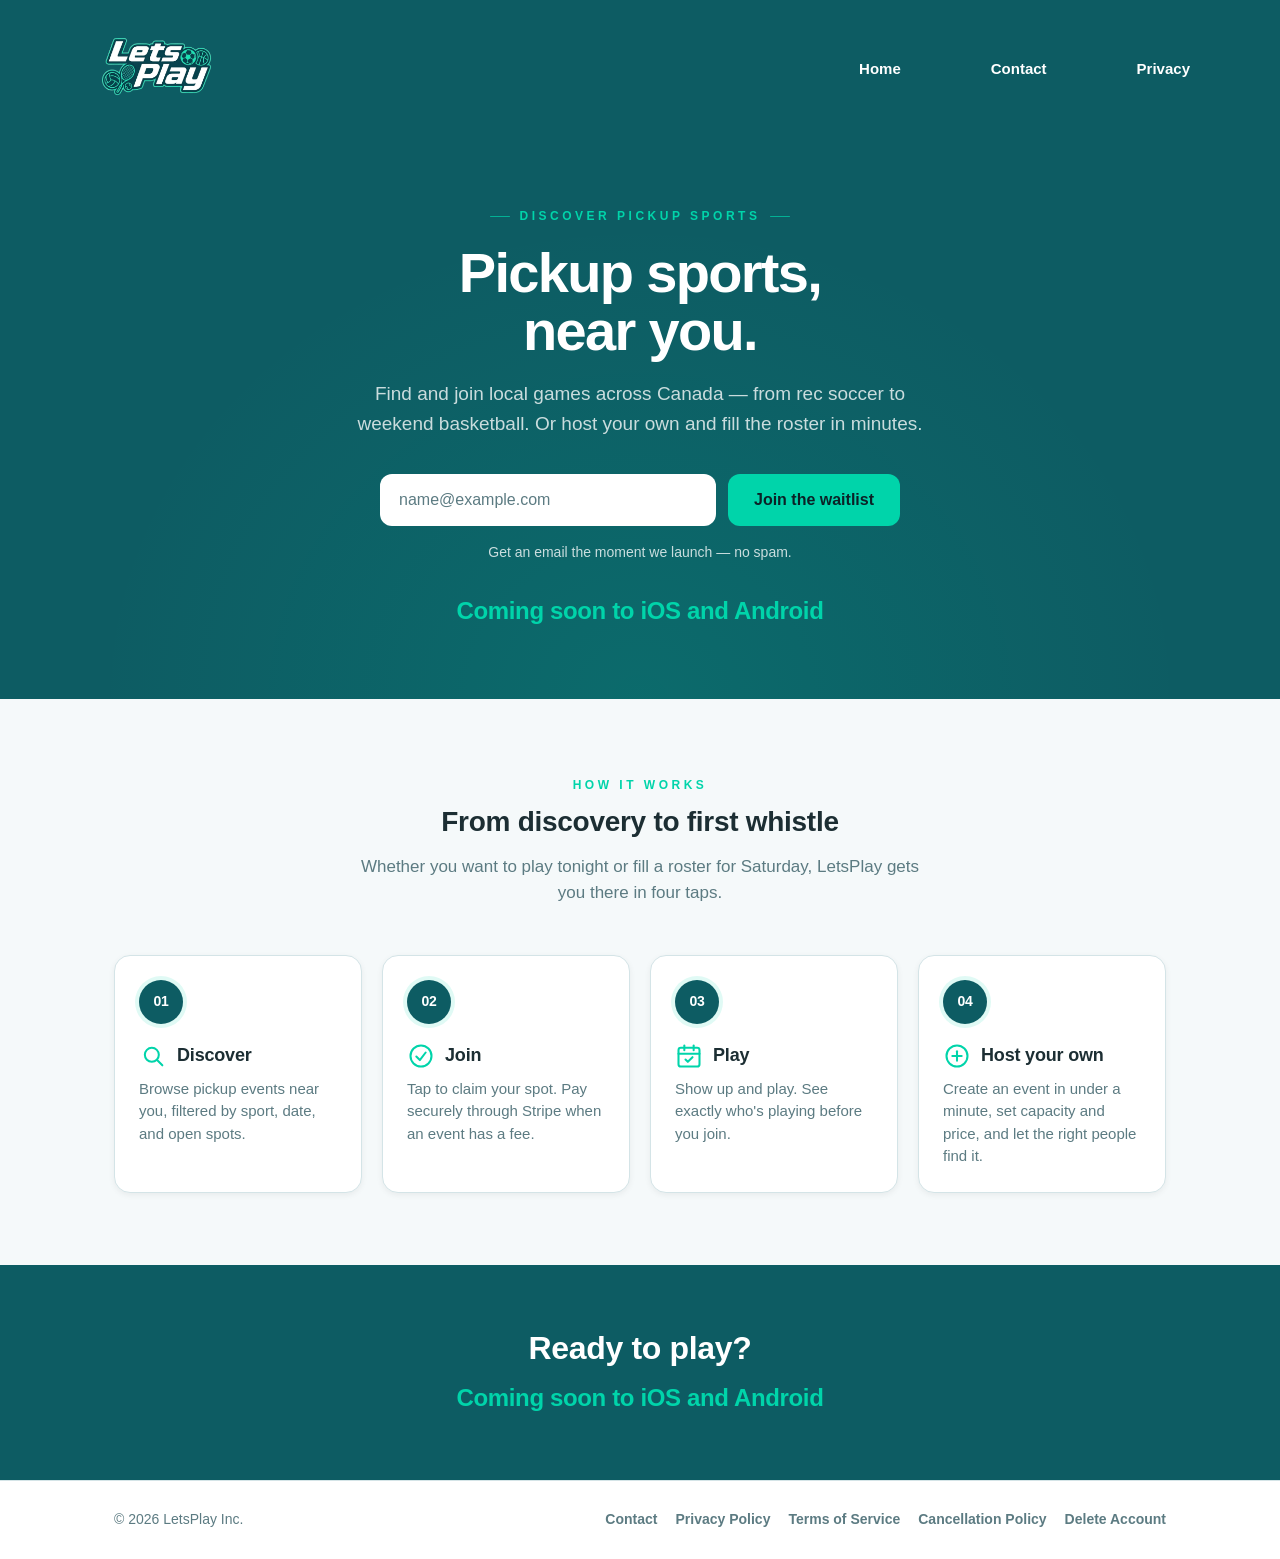
==== commit 83cf5887: "Remove the skill-level filter and in-app messaging claims from the homepage" ====
--- a/index.html
+++ b/index.html
@@ -112,8 +112,8 @@
               <h3>Discover</h3>
             </div>
             <p>
-              Browse pickup events near you, filtered by sport, date, and skill
-              level.
+              Browse pickup events near you, filtered by sport, date, and open
+              spots.
             </p>
           </div>
 
@@ -163,8 +163,7 @@
               <h3>Play</h3>
             </div>
             <p>
-              Show up and play. Message the host or other players right from
-              the app.
+              Show up and play. See exactly who's playing before you join.
             </p>
           </div>
 
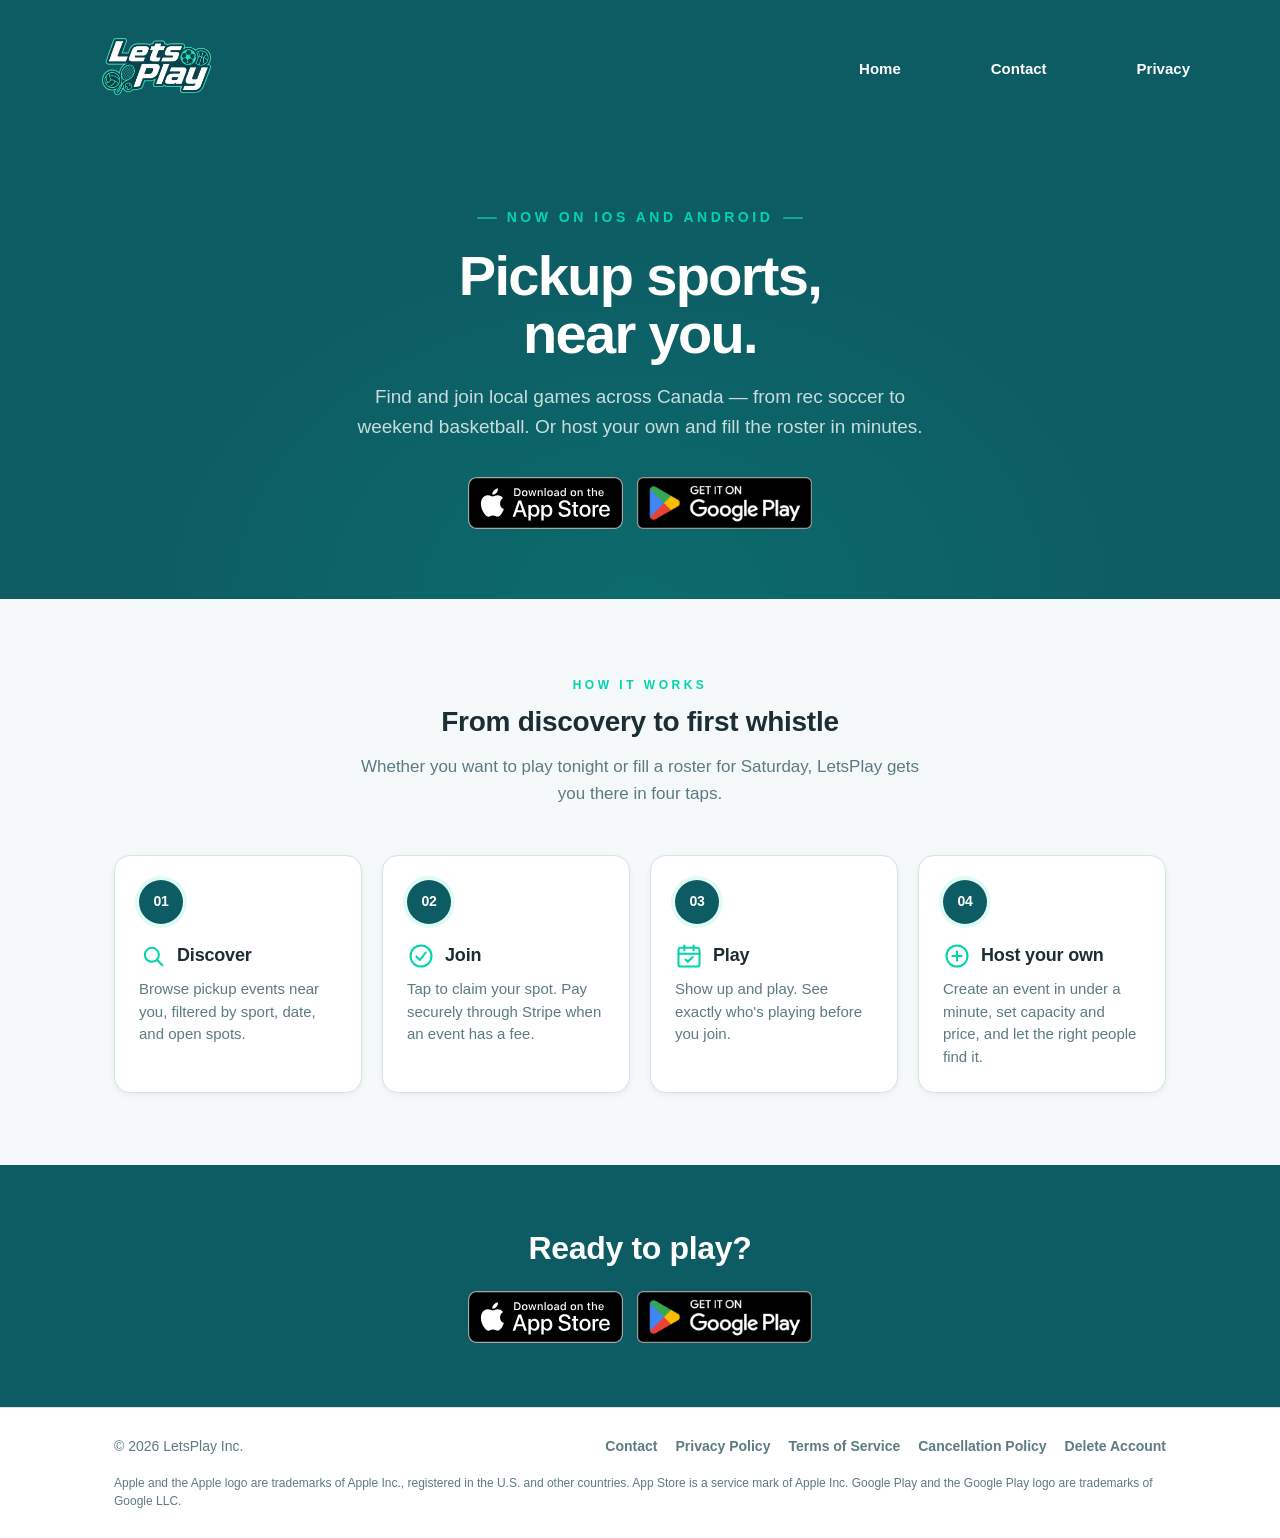
==== commit 871a65b3: "Replace the waitlist and coming-soon lines with official App Store and Google Play badges for launch" ====
--- a/index.html
+++ b/index.html
@@ -33,7 +33,7 @@
       <div class="container">
         <div class="eyebrow-row">
           <span class="eyebrow-line" aria-hidden="true"></span>
-          <span class="eyebrow">Discover pickup sports</span>
+          <span class="eyebrow">Now on iOS and Android</span>
           <span class="eyebrow-line" aria-hidden="true"></span>
         </div>
         <h1>Pickup sports, near you.</h1>
@@ -42,41 +42,20 @@
           basketball. Or host your own and fill the roster in minutes.
         </p>
 
-        <!--
-          WAITLIST FORM — posts to MailerLite.
-          assets/waitlist.js intercepts the submit so we can show an inline
-          "thank you" instead of redirecting. The action/target below are a
-          no-JS fallback that still works if scripting is disabled.
-        -->
-        <form
-          class="waitlist"
-          id="waitlist"
-          action="https://assets.mailerlite.com/jsonp/2427023/forms/190014624131712066/subscribe"
-          method="post"
-          target="_blank"
-        >
-          <label class="visually-hidden" for="waitlist-email">Email address</label>
-          <input
-            class="waitlist__input"
-            id="waitlist-email"
-            type="email"
-            name="fields[email]"
-            placeholder="name@example.com"
-            autocomplete="email"
-            required
-          />
-          <button class="waitlist__btn" type="submit">Join the waitlist</button>
-          <!-- Required by MailerLite -->
-          <input type="hidden" name="ml-submit" value="1" />
-          <input type="hidden" name="anticsrf" value="true" />
-        </form>
-        <p class="waitlist__note">Get an email the moment we launch — no spam.</p>
-        <p class="waitlist__success" hidden>
-          🎉 You're on the list! Check your inbox to confirm.
-        </p>
-
-        <!-- Pre-launch tagline. Replace with a .store-row of official App Store + Google Play badges once the apps are live. -->
-        <p class="coming-soon">Coming soon to iOS and Android</p>
+        <div class="store-row">
+          <a
+            class="store-badge"
+            href="https://apps.apple.com/ca/app/letsplay-pickup-sports/id6804315546?itscg=30200&amp;itsct=apps_box_link&amp;mttnsubad=6804315546"
+          >
+            <img src="./assets/app-store-badge.svg" alt="Download on the App Store" />
+          </a>
+          <a
+            class="store-badge"
+            href="https://play.google.com/store/apps/details?id=ca.letsplayapp.letsplay"
+          >
+            <img src="./assets/google-play-badge.png" alt="Get it on Google Play" />
+          </a>
+        </div>
       </div>
     </section>
 
@@ -199,8 +178,20 @@
     <section class="cta-strip">
       <div class="container">
         <h2>Ready to play?</h2>
-        <!-- Pre-launch tagline. Replace with a .store-row of official App Store + Google Play badges once the apps are live. -->
-        <p class="coming-soon">Coming soon to iOS and Android</p>
+        <div class="store-row">
+          <a
+            class="store-badge"
+            href="https://apps.apple.com/ca/app/letsplay-pickup-sports/id6804315546?itscg=30200&amp;itsct=apps_box_link&amp;mttnsubad=6804315546"
+          >
+            <img src="./assets/app-store-badge.svg" alt="Download on the App Store" />
+          </a>
+          <a
+            class="store-badge"
+            href="https://play.google.com/store/apps/details?id=ca.letsplayapp.letsplay"
+          >
+            <img src="./assets/google-play-badge.png" alt="Get it on Google Play" />
+          </a>
+        </div>
       </div>
     </section>
 
@@ -216,8 +207,11 @@
           <a href="./delete-account.html">Delete Account</a>
         </nav>
       </div>
+      <p class="container footer__legal">
+        Apple and the Apple logo are trademarks of Apple Inc., registered in the
+        U.S. and other countries. App Store is a service mark of Apple Inc.
+        Google Play and the Google Play logo are trademarks of Google LLC.
+      </p>
     </footer>
-
-    <script src="./assets/waitlist.js" defer></script>
   </body>
 </html>
--- a/assets/styles.css
+++ b/assets/styles.css
@@ -214,9 +214,14 @@
   text-transform: uppercase;
 }
 
+.hero .eyebrow {
+  font-size: 14px;
+}
+
 .hero h1 {
   color: var(--text-on-dark);
   font-size: 56px;
+  font-weight: 700;
   line-height: 1.05;
   letter-spacing: -0.03em;
   margin: 0 auto 18px;
@@ -239,64 +244,27 @@
   gap: 14px;
 }
 
+/* Official Apple / Google artwork, shown unmodified. Both are rendered at the
+   same height: Apple's minimum on-screen height is 40px, and Google requires
+   its badge to be at least as large as any other store badge beside it. */
 .store-badge {
-  display: inline-flex;
-  align-items: center;
-  gap: 12px;
-  height: 56px;
-  padding: 0 22px;
-  border-radius: var(--r-button);
-  background: #000;
-  color: #fff;
-  font-weight: 600;
-  font-size: 15px;
-  line-height: 1.1;
+  display: block;
   transition: transform 0.15s ease, opacity 0.15s ease;
 }
 
 .store-badge:hover {
-  text-decoration: none;
   transform: translateY(-1px);
   opacity: 0.92;
 }
 
-/* Pre-launch "coming soon" tagline — replaces the store-badge row until the apps are live. */
-.coming-soon {
-  margin: 0;
-  font-size: 24px;
-  font-weight: 800;
-  letter-spacing: -0.015em;
-  color: var(--mint);
-}
-
-@media (max-width: 720px) {
-  .coming-soon {
-    font-size: 19px;
-  }
-}
-
-.store-badge__icon {
-  width: 26px;
-  height: 26px;
-  flex-shrink: 0;
-}
-
-.store-badge__top {
+.store-badge img {
   display: block;
-  font-size: 10px;
-  font-weight: 500;
-  letter-spacing: 0.5px;
-  color: rgba(255, 255, 255, 0.8);
-  text-transform: uppercase;
-  line-height: 1.2;
-}
-
-.store-badge__bottom {
-  display: block;
-  font-size: 16px;
-  font-weight: 700;
-  letter-spacing: -0.01em;
-  line-height: 1.2;
+  height: 52px;
+  width: auto;
+}
+
+.cta-strip .store-row {
+  margin-top: 24px;
 }
 
 /* Section heading block */
@@ -403,96 +371,6 @@
   font-size: 32px;
 }
 
-/* Waitlist signup form */
-.waitlist {
-  display: flex;
-  flex-wrap: wrap;
-  justify-content: center;
-  gap: 12px;
-  max-width: 520px;
-  margin: 0 auto;
-}
-
-.waitlist__input {
-  flex: 1 1 240px;
-  min-width: 0;
-  height: 52px;
-  padding: 0 18px;
-  border: 1px solid transparent;
-  border-radius: var(--r-button);
-  background: var(--card);
-  color: var(--text);
-  font-family: inherit;
-  font-size: 16px;
-}
-
-.waitlist__input::placeholder {
-  color: var(--text-muted);
-}
-
-.waitlist__input:focus {
-  outline: none;
-  border-color: var(--mint);
-  box-shadow: 0 0 0 3px var(--mint-soft);
-}
-
-.waitlist__btn {
-  flex: 0 0 auto;
-  height: 52px;
-  padding: 0 26px;
-  border: none;
-  border-radius: var(--r-button);
-  background: var(--mint);
-  color: var(--teal-dark);
-  font-family: inherit;
-  font-size: 16px;
-  font-weight: 700;
-  cursor: pointer;
-  transition: transform 0.15s ease, opacity 0.15s ease;
-}
-
-.waitlist__btn:hover {
-  transform: translateY(-1px);
-  opacity: 0.92;
-}
-
-.waitlist__note {
-  margin: 16px 0 0;
-  font-size: 14px;
-  color: var(--text-on-dark-muted);
-}
-
-.waitlist__success {
-  margin: 0 auto;
-  max-width: 520px;
-  font-size: 19px;
-  font-weight: 700;
-  color: var(--text-on-dark);
-}
-
-.visually-hidden {
-  position: absolute;
-  width: 1px;
-  height: 1px;
-  padding: 0;
-  margin: -1px;
-  overflow: hidden;
-  clip: rect(0, 0, 0, 0);
-  white-space: nowrap;
-  border: 0;
-}
-
-@media (max-width: 480px) {
-  .waitlist__btn {
-    flex: 1 1 100%;
-  }
-}
-
-/* Space the "coming soon" tagline below the hero waitlist form. */
-.hero .coming-soon {
-  margin-top: 28px;
-}
-
 /* Footer */
 .footer {
   background: var(--card);
@@ -525,6 +403,13 @@
 .footer__inner a:hover {
   color: var(--teal);
   text-decoration: none;
+}
+
+.footer__legal {
+  margin: 16px auto 0;
+  color: var(--text-muted);
+  font-size: 12px;
+  line-height: 1.5;
 }
 
 /* ============ Contact page ============ */
